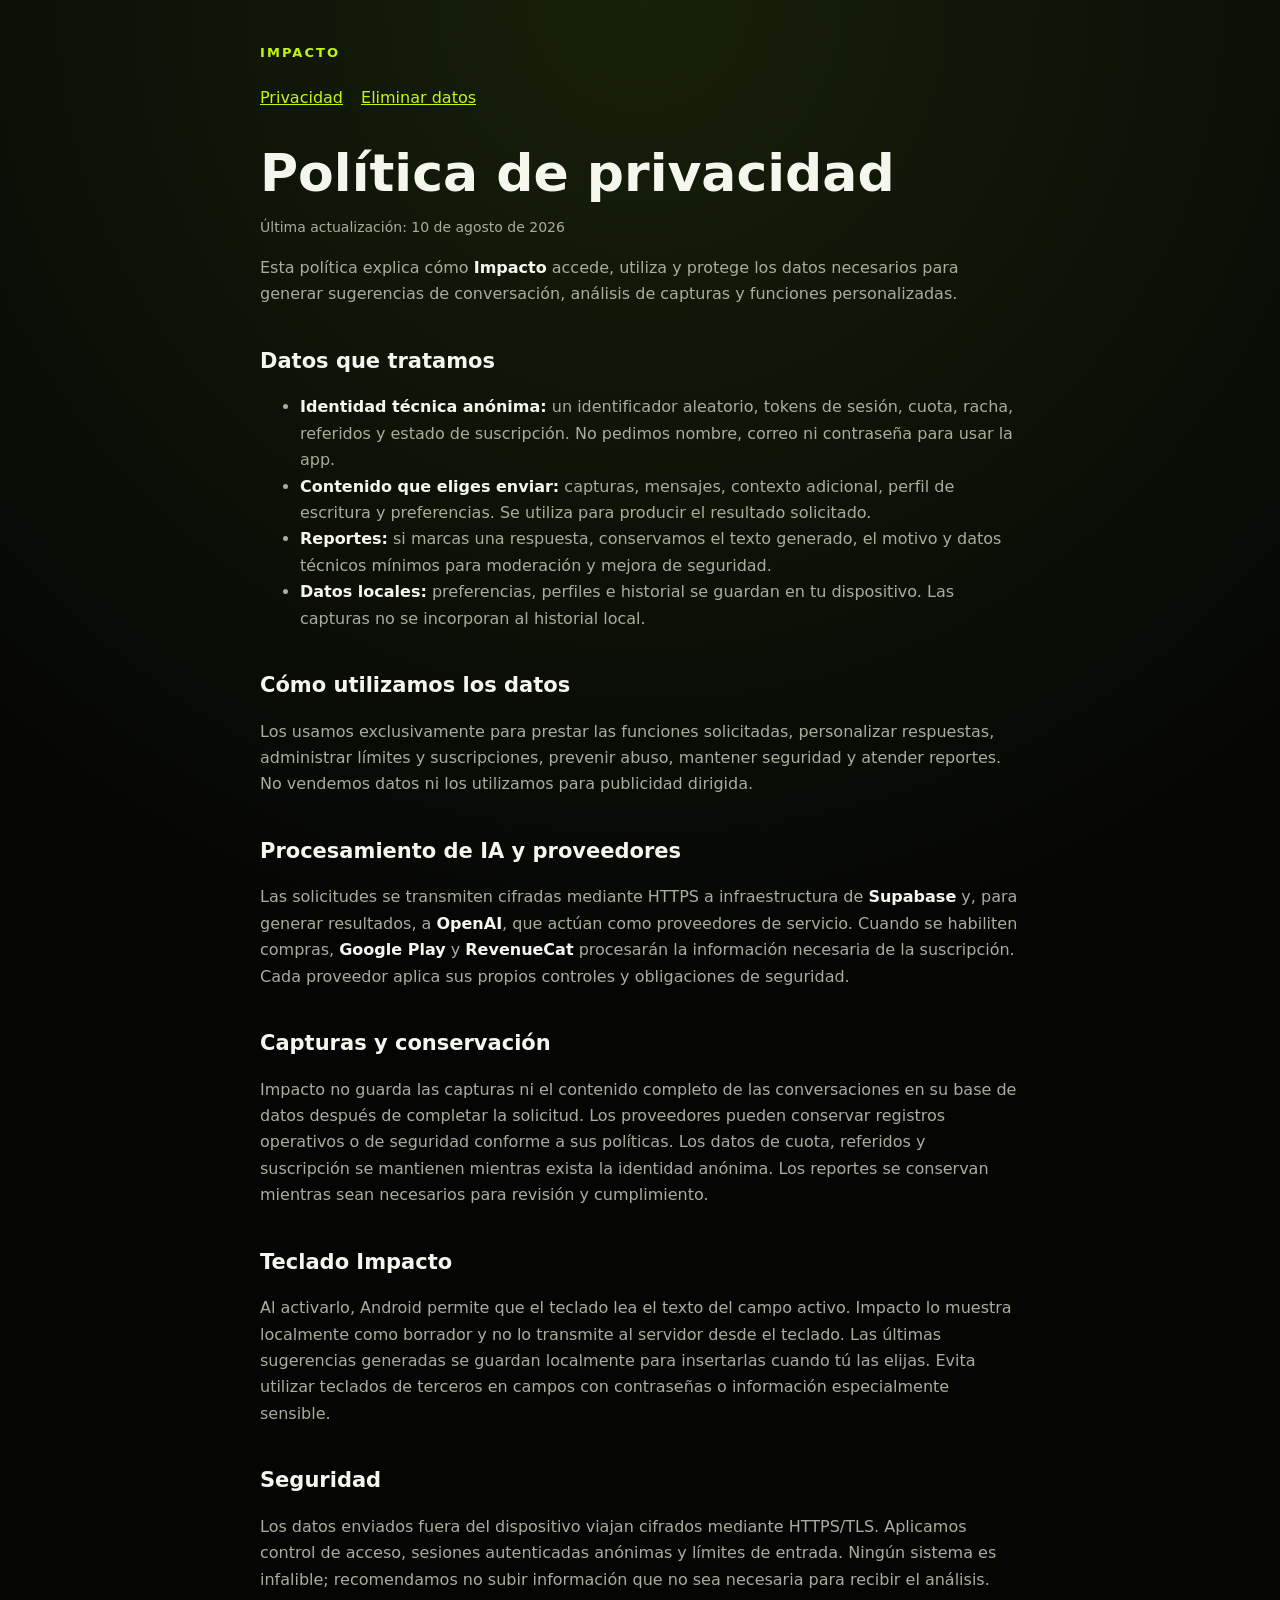
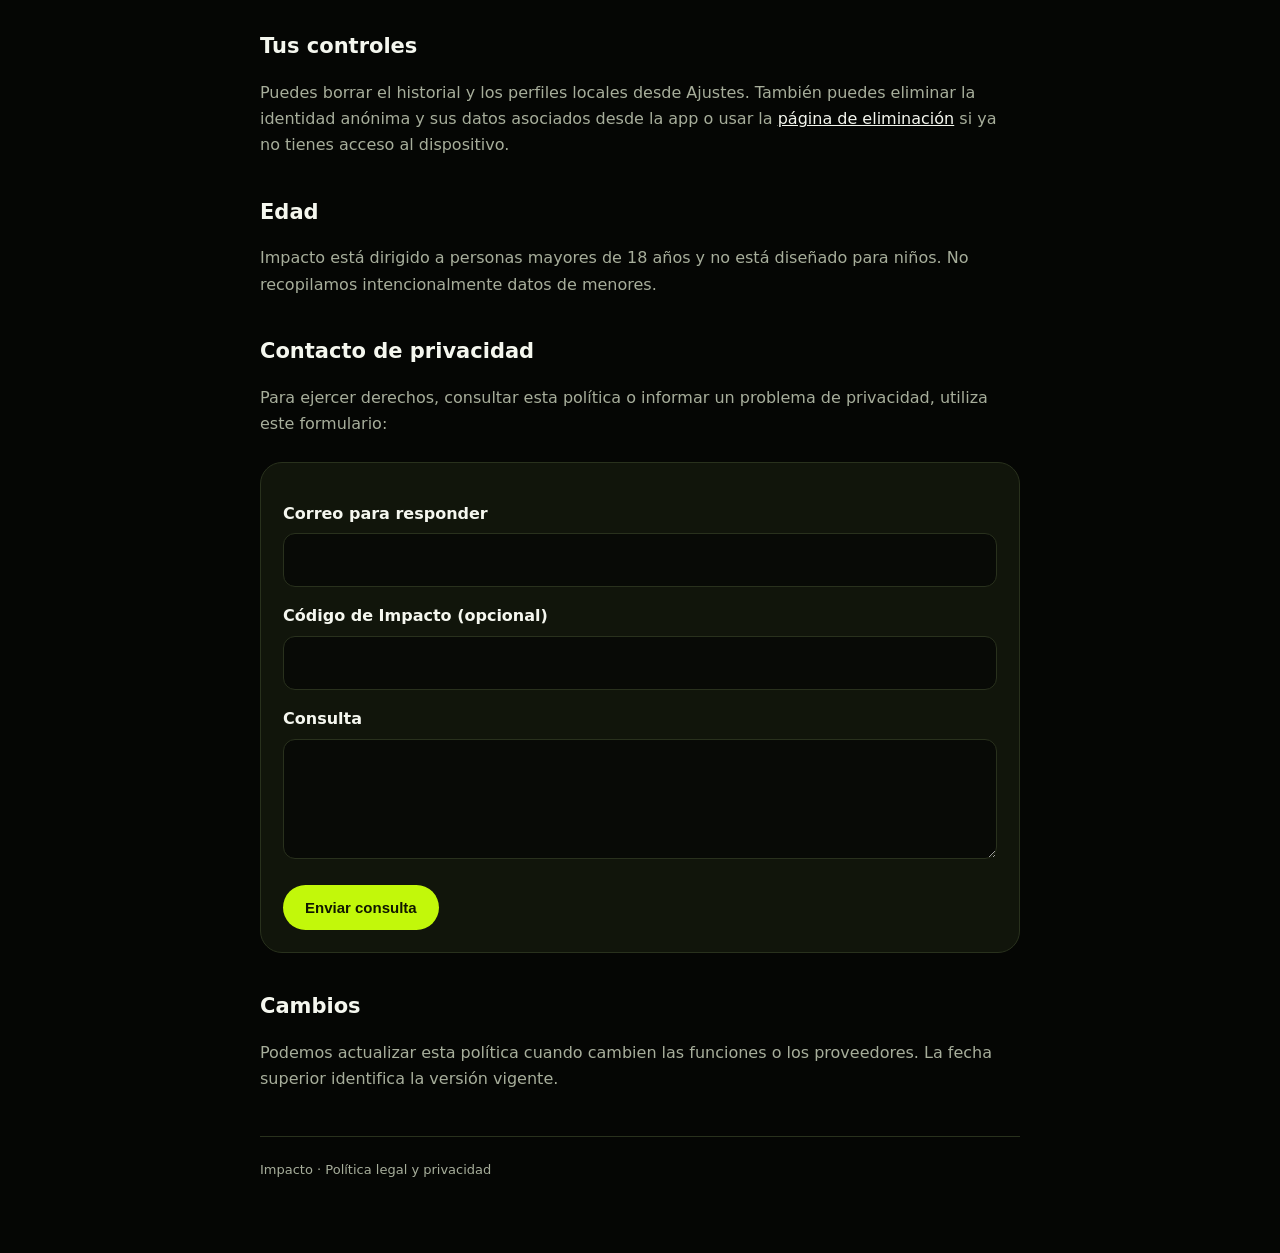
==== index.html @ d903657a "Publish Impacto privacy and data deletion pages" ====
<!doctype html><html lang="es"><head><meta charset="utf-8"><meta name="viewport" content="width=device-width,initial-scale=1"><meta name="robots" content="index,follow"><title>Política de privacidad — Impacto</title><link rel="stylesheet" href="styles.css"></head><body><main>
<div class="brand">IMPACTO</div><nav class="nav"><a href="./">Privacidad</a><a href="delete.html">Eliminar datos</a></nav>
<h1>Política de privacidad</h1><p class="meta">Última actualización: 10 de agosto de 2026</p>
<p>Esta política explica cómo <strong>Impacto</strong> accede, utiliza y protege los datos necesarios para generar sugerencias de conversación, análisis de capturas y funciones personalizadas.</p>
<h2>Datos que tratamos</h2><ul>
<li><strong>Identidad técnica anónima:</strong> un identificador aleatorio, tokens de sesión, cuota, racha, referidos y estado de suscripción. No pedimos nombre, correo ni contraseña para usar la app.</li>
<li><strong>Contenido que eliges enviar:</strong> capturas, mensajes, contexto adicional, perfil de escritura y preferencias. Se utiliza para producir el resultado solicitado.</li>
<li><strong>Reportes:</strong> si marcas una respuesta, conservamos el texto generado, el motivo y datos técnicos mínimos para moderación y mejora de seguridad.</li>
<li><strong>Datos locales:</strong> preferencias, perfiles e historial se guardan en tu dispositivo. Las capturas no se incorporan al historial local.</li>
</ul>
<h2>Cómo utilizamos los datos</h2><p>Los usamos exclusivamente para prestar las funciones solicitadas, personalizar respuestas, administrar límites y suscripciones, prevenir abuso, mantener seguridad y atender reportes. No vendemos datos ni los utilizamos para publicidad dirigida.</p>
<h2>Procesamiento de IA y proveedores</h2><p>Las solicitudes se transmiten cifradas mediante HTTPS a infraestructura de <strong>Supabase</strong> y, para generar resultados, a <strong>OpenAI</strong>, que actúan como proveedores de servicio. Cuando se habiliten compras, <strong>Google Play</strong> y <strong>RevenueCat</strong> procesarán la información necesaria de la suscripción. Cada proveedor aplica sus propios controles y obligaciones de seguridad.</p>
<h2>Capturas y conservación</h2><p>Impacto no guarda las capturas ni el contenido completo de las conversaciones en su base de datos después de completar la solicitud. Los proveedores pueden conservar registros operativos o de seguridad conforme a sus políticas. Los datos de cuota, referidos y suscripción se mantienen mientras exista la identidad anónima. Los reportes se conservan mientras sean necesarios para revisión y cumplimiento.</p>
<h2>Teclado Impacto</h2><p>Al activarlo, Android permite que el teclado lea el texto del campo activo. Impacto lo muestra localmente como borrador y no lo transmite al servidor desde el teclado. Las últimas sugerencias generadas se guardan localmente para insertarlas cuando tú las elijas. Evita utilizar teclados de terceros en campos con contraseñas o información especialmente sensible.</p>
<h2>Seguridad</h2><p>Los datos enviados fuera del dispositivo viajan cifrados mediante HTTPS/TLS. Aplicamos control de acceso, sesiones autenticadas anónimas y límites de entrada. Ningún sistema es infalible; recomendamos no subir información que no sea necesaria para recibir el análisis.</p>
<h2>Tus controles</h2><p>Puedes borrar el historial y los perfiles locales desde Ajustes. También puedes eliminar la identidad anónima y sus datos asociados desde la app o usar la <a href="delete.html">página de eliminación</a> si ya no tienes acceso al dispositivo.</p>
<h2>Edad</h2><p>Impacto está dirigido a personas mayores de 18 años y no está diseñado para niños. No recopilamos intencionalmente datos de menores.</p>
<h2>Contacto de privacidad</h2><p>Para ejercer derechos, consultar esta política o informar un problema de privacidad, utiliza este formulario:</p>
<form class="card" method="post" action="https://kqnqeqktcqqyhnwcowby.supabase.co/functions/v1/legal"><input type="hidden" name="tipo" value="consulta"><label for="email">Correo para responder</label><input id="email" name="email" type="email" maxlength="254" required autocomplete="email"><label for="codigo">Código de Impacto (opcional)</label><input id="codigo" name="codigo" maxlength="40"><label for="mensaje">Consulta</label><textarea id="mensaje" name="mensaje" maxlength="1200" required></textarea><label class="hp" aria-hidden="true">Sitio web<input name="website" tabindex="-1" autocomplete="off"></label><button type="submit">Enviar consulta</button></form>
<h2>Cambios</h2><p>Podemos actualizar esta política cuando cambien las funciones o los proveedores. La fecha superior identifica la versión vigente.</p>
<footer>Impacto · Política legal y privacidad</footer></main></body></html>
---- styles.css ----
:root{color-scheme:dark;--bg:#050604;--card:#11150b;--text:#f5f7ef;--muted:#a7ae9b;--lime:#c2f80a;--line:#29311d}*{box-sizing:border-box}body{margin:0;background:radial-gradient(circle at top,#17200a 0,var(--bg) 34%);color:var(--text);font:16px/1.65 system-ui,-apple-system,sans-serif}main{width:min(760px,calc(100% - 32px));margin:auto;padding:42px 0 72px}.brand{font-weight:900;letter-spacing:.16em;color:var(--lime);font-size:13px}h1{font-size:clamp(32px,7vw,52px);line-height:1.04;margin:16px 0}h2{font-size:21px;margin:36px 0 10px}p,li{color:var(--muted)}strong,a{color:var(--text)}a:hover{color:var(--lime)}.meta{font-size:14px}.card{background:var(--card);border:1px solid var(--line);border-radius:22px;padding:22px;margin:24px 0}.nav{display:flex;gap:18px;flex-wrap:wrap;margin:22px 0 34px}.nav a{color:var(--lime)}label{display:block;font-weight:700;margin:16px 0 6px}input,textarea{width:100%;border:1px solid var(--line);border-radius:12px;background:#080a06;color:var(--text);padding:13px;font:inherit}textarea{min-height:120px;resize:vertical}button,.button{display:inline-block;border:0;border-radius:999px;background:var(--lime);color:#111800;padding:14px 22px;font-weight:900;font-size:15px;cursor:pointer;margin-top:18px;text-decoration:none}.hp{position:absolute;left:-9999px}footer{border-top:1px solid var(--line);margin-top:44px;padding-top:22px;color:var(--muted);font-size:13px}
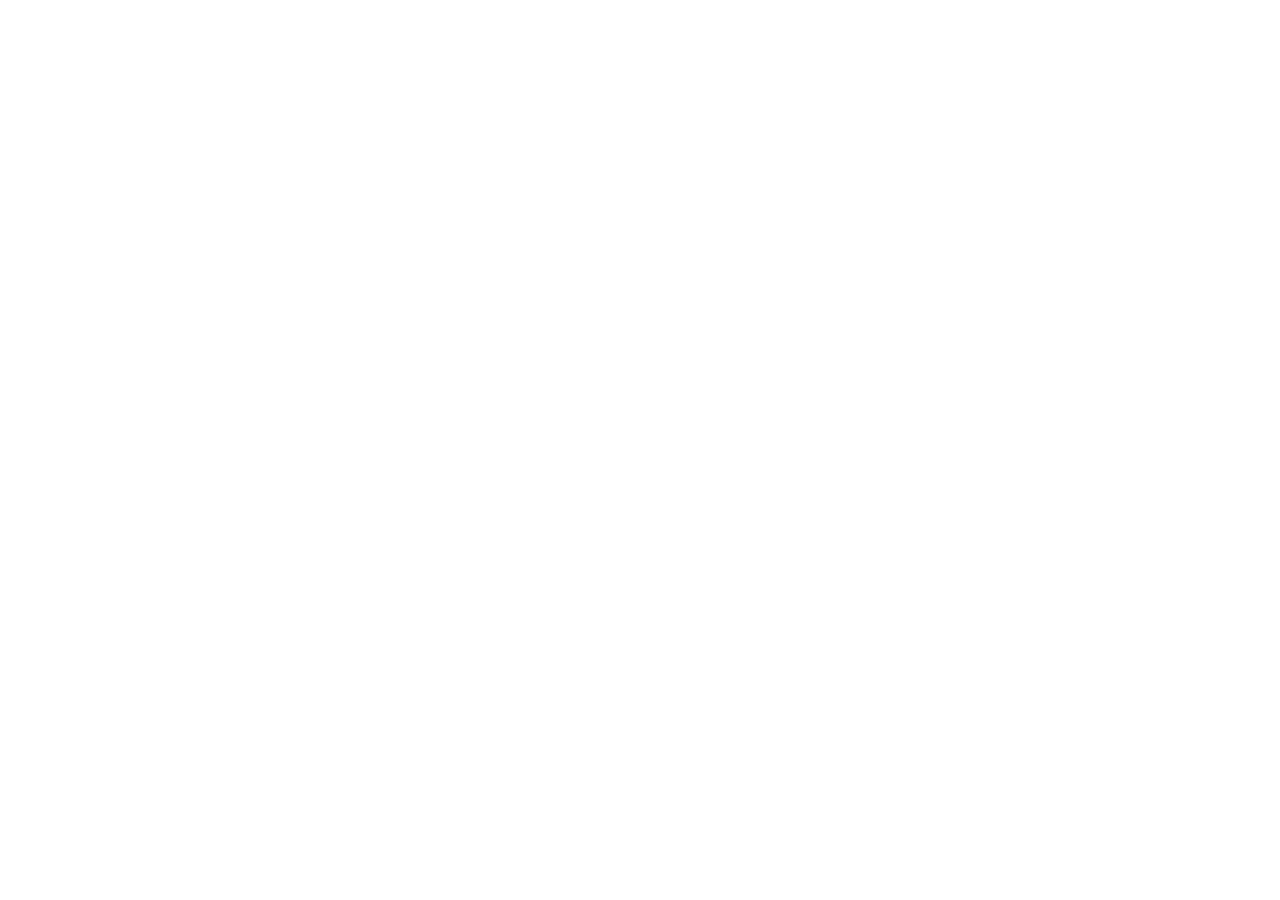
==== commit 512bd415: "Redirigir a las paginas legales de Fizz" ====
--- a/index.html
+++ b/index.html
@@ -1,21 +1,23 @@
-<!doctype html><html lang="es"><head><meta charset="utf-8"><meta name="viewport" content="width=device-width,initial-scale=1"><meta name="robots" content="index,follow"><title>Política de privacidad — Impacto</title><link rel="stylesheet" href="styles.css"></head><body><main>
-<div class="brand">IMPACTO</div><nav class="nav"><a href="./">Privacidad</a><a href="delete.html">Eliminar datos</a></nav>
-<h1>Política de privacidad</h1><p class="meta">Última actualización: 10 de agosto de 2026</p>
-<p>Esta política explica cómo <strong>Impacto</strong> accede, utiliza y protege los datos necesarios para generar sugerencias de conversación, análisis de capturas y funciones personalizadas.</p>
-<h2>Datos que tratamos</h2><ul>
-<li><strong>Identidad técnica anónima:</strong> un identificador aleatorio, tokens de sesión, cuota, racha, referidos y estado de suscripción. No pedimos nombre, correo ni contraseña para usar la app.</li>
-<li><strong>Contenido que eliges enviar:</strong> capturas, mensajes, contexto adicional, perfil de escritura y preferencias. Se utiliza para producir el resultado solicitado.</li>
-<li><strong>Reportes:</strong> si marcas una respuesta, conservamos el texto generado, el motivo y datos técnicos mínimos para moderación y mejora de seguridad.</li>
-<li><strong>Datos locales:</strong> preferencias, perfiles e historial se guardan en tu dispositivo. Las capturas no se incorporan al historial local.</li>
-</ul>
-<h2>Cómo utilizamos los datos</h2><p>Los usamos exclusivamente para prestar las funciones solicitadas, personalizar respuestas, administrar límites y suscripciones, prevenir abuso, mantener seguridad y atender reportes. No vendemos datos ni los utilizamos para publicidad dirigida.</p>
-<h2>Procesamiento de IA y proveedores</h2><p>Las solicitudes se transmiten cifradas mediante HTTPS a infraestructura de <strong>Supabase</strong> y, para generar resultados, a <strong>OpenAI</strong>, que actúan como proveedores de servicio. Cuando se habiliten compras, <strong>Google Play</strong> y <strong>RevenueCat</strong> procesarán la información necesaria de la suscripción. Cada proveedor aplica sus propios controles y obligaciones de seguridad.</p>
-<h2>Capturas y conservación</h2><p>Impacto no guarda las capturas ni el contenido completo de las conversaciones en su base de datos después de completar la solicitud. Los proveedores pueden conservar registros operativos o de seguridad conforme a sus políticas. Los datos de cuota, referidos y suscripción se mantienen mientras exista la identidad anónima. Los reportes se conservan mientras sean necesarios para revisión y cumplimiento.</p>
-<h2>Teclado Impacto</h2><p>Al activarlo, Android permite que el teclado lea el texto del campo activo. Impacto lo muestra localmente como borrador y no lo transmite al servidor desde el teclado. Las últimas sugerencias generadas se guardan localmente para insertarlas cuando tú las elijas. Evita utilizar teclados de terceros en campos con contraseñas o información especialmente sensible.</p>
-<h2>Seguridad</h2><p>Los datos enviados fuera del dispositivo viajan cifrados mediante HTTPS/TLS. Aplicamos control de acceso, sesiones autenticadas anónimas y límites de entrada. Ningún sistema es infalible; recomendamos no subir información que no sea necesaria para recibir el análisis.</p>
-<h2>Tus controles</h2><p>Puedes borrar el historial y los perfiles locales desde Ajustes. También puedes eliminar la identidad anónima y sus datos asociados desde la app o usar la <a href="delete.html">página de eliminación</a> si ya no tienes acceso al dispositivo.</p>
-<h2>Edad</h2><p>Impacto está dirigido a personas mayores de 18 años y no está diseñado para niños. No recopilamos intencionalmente datos de menores.</p>
-<h2>Contacto de privacidad</h2><p>Para ejercer derechos, consultar esta política o informar un problema de privacidad, utiliza este formulario:</p>
-<form class="card" method="post" action="https://kqnqeqktcqqyhnwcowby.supabase.co/functions/v1/legal"><input type="hidden" name="tipo" value="consulta"><label for="email">Correo para responder</label><input id="email" name="email" type="email" maxlength="254" required autocomplete="email"><label for="codigo">Código de Impacto (opcional)</label><input id="codigo" name="codigo" maxlength="40"><label for="mensaje">Consulta</label><textarea id="mensaje" name="mensaje" maxlength="1200" required></textarea><label class="hp" aria-hidden="true">Sitio web<input name="website" tabindex="-1" autocomplete="off"></label><button type="submit">Enviar consulta</button></form>
-<h2>Cambios</h2><p>Podemos actualizar esta política cuando cambien las funciones o los proveedores. La fecha superior identifica la versión vigente.</p>
-<footer>Impacto · Política legal y privacidad</footer></main></body></html>
+<!DOCTYPE html>
+<html lang="es">
+<head>
+<meta charset="utf-8">
+<meta name="viewport" content="width=device-width, initial-scale=1">
+<title>Fizz — Política de Privacidad</title>
+<link rel="canonical" href="https://fizz-smoky.vercel.app/privacy">
+<meta name="robots" content="noindex">
+<meta http-equiv="refresh" content="0; url=https://fizz-smoky.vercel.app/privacy">
+<style>
+  body{margin:0;background:#0A0A0A;color:#EDE9F5;font-family:system-ui,-apple-system,sans-serif;
+       display:flex;align-items:center;justify-content:center;min-height:100vh;text-align:center;padding:24px}
+  a{color:#D7FF1E}
+</style>
+</head>
+<body>
+  <div>
+    <p>Esta página se mudó.</p>
+    <p><a href="https://fizz-smoky.vercel.app/privacy">Política de Privacidad de Fizz</a></p>
+  </div>
+  <script>location.replace("https://fizz-smoky.vercel.app/privacy");</script>
+</body>
+</html>
